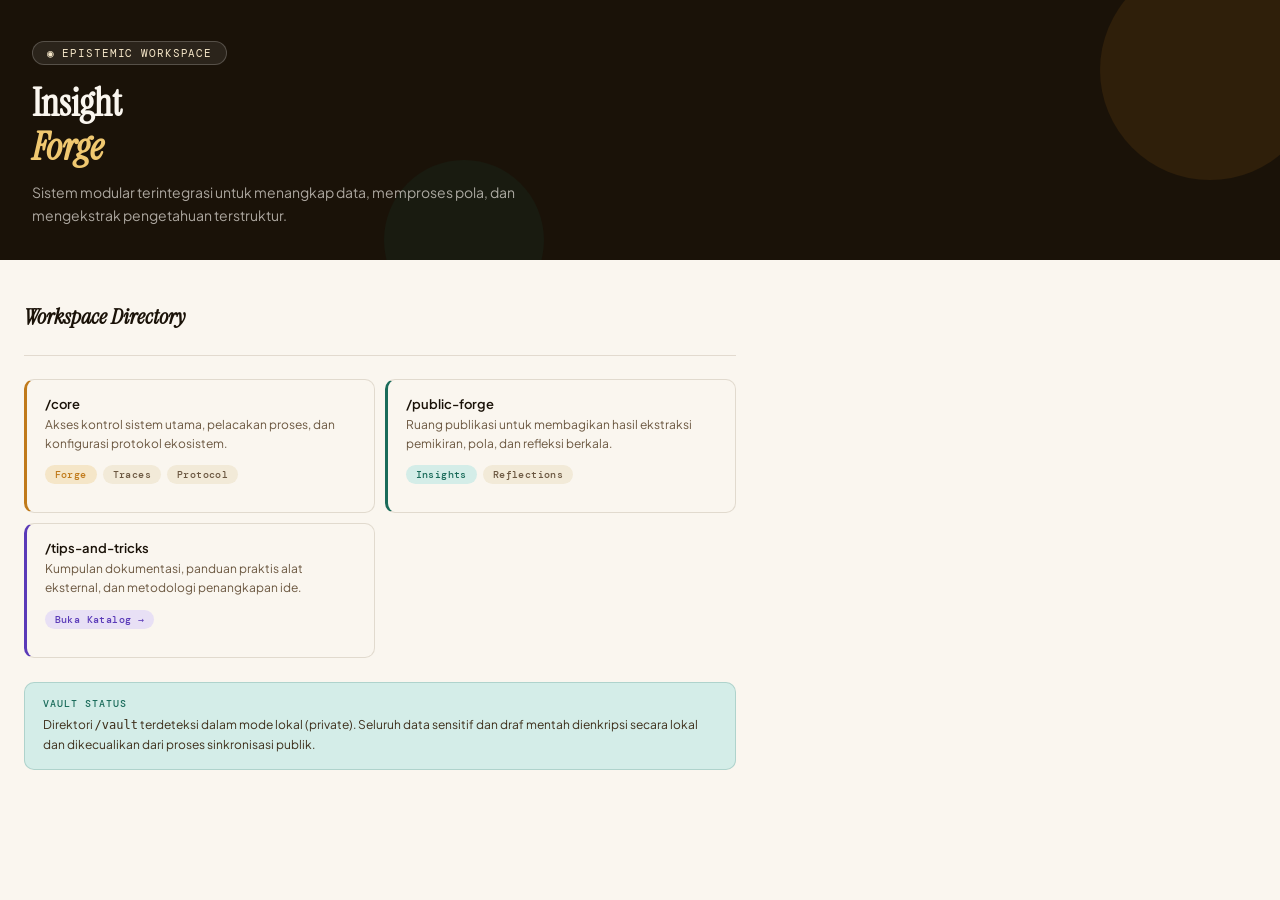
==== index.html @ 31c28da8 "Feat: Menambahkan dashboard utama index.html pada root folder" ====
<!DOCTYPE html>
<html lang="id">
<head>
  <meta charset="UTF-8">
  <meta name="viewport" content="width=device-width, initial-scale=1.0">
  <title>Insight Forge - Dashboard</title>
  
  <link href="https://fonts.googleapis.com/css2?family=Instrument+Serif:ital@0;1&family=DM+Mono:wght@400;500&family=Plus+Jakarta+Sans:wght@400;500;600&display=swap" rel="stylesheet">
  
  <link rel="stylesheet" href="assets/style.css">
</head>
<body>

  <div class="hero">
    <div class="hero-badge">◉ Epistemic Workspace</div>
    <h1>Insight<br><em>Forge</em></h1>
    <p class="hero-desc">Sistem modular terintegrasi untuk menangkap data, memproses pola, dan mengekstrak pengetahuan terstruktur.</p>
  </div>

  <div class="content-area">
    <h2 class="section-title">Workspace Directory</h2>
    <div class="divider"></div>

    <div class="feature-grid">
      
      <div class="feature-card amber">
        <h3>/core</h3>
        <p>Akses kontrol sistem utama, pelacakan proses, dan konfigurasi protokol ekosistem.</p>
        <div class="tag-row" style="margin-top: 12px;">
          <a href="core/forge.html" class="tag amber" style="text-decoration: none;">Forge</a>
          <a href="core/traces.html" class="tag gray" style="text-decoration: none;">Traces</a>
          <a href="core/protocol.html" class="tag gray" style="text-decoration: none;">Protocol</a>
        </div>
      </div>

      <div class="feature-card teal">
        <h3>/public-forge</h3>
        <p>Ruang publikasi untuk membagikan hasil ekstraksi pemikiran, pola, dan refleksi berkala.</p>
        <div class="tag-row" style="margin-top: 12px;">
          <a href="public-forge/insights.html" class="tag teal" style="text-decoration: none;">Insights</a>
          <a href="public-forge/reflections.html" class="tag gray" style="text-decoration: none;">Reflections</a>
        </div>
      </div>

      <div class="feature-card purple">
        <h3>/tips-and-tricks</h3>
        <p>Kumpulan dokumentasi, panduan praktis alat eksternal, dan metodologi penangkapan ide.</p>
        <div class="tag-row" style="margin-top: 12px;">
          <a href="tips-and-tricks/index.html" class="tag purple" style="text-decoration: none;">Buka Katalog →</a>
        </div>
      </div>

    </div>

    <div class="info-box" style="margin-top: 1.5rem;">
      <div class="info-label">Vault Status</div>
      <p>Direktori <code>/vault</code> terdeteksi dalam mode lokal (private). Seluruh data sensitif dan draf mentah dienkripsi secara lokal dan dikecualikan dari proses sinkronisasi publik.</p>
    </div>

  </div>

  <script src="assets/forge.js"></script>
</body>
</html>
---- assets/style.css ----
@import url('https://fonts.googleapis.com/css2?family=Instrument+Serif:ital@0;1&family=DM+Mono:wght@400;500&family=Plus+Jakarta+Sans:wght@400;500;600&display=swap');

* { box-sizing: border-box; margin: 0; padding: 0; }

:root {
  --ink: #1a1208;
  --ink2: #3d2e1a;
  --ink3: #6b5740;
  --cream: #faf6ef;
  --cream2: #f2ead8;
  --cream3: #e8ddc8;
  --amber: #c07a1a;
  --amber-light: #f5e6c8;
  --teal: #1a6b5a;
  --teal-light: #d4ede8;
  --coral: #b84a2a;
  --coral-light: #f5ddd8;
  --purple: #5a3ab8;
  --purple-light: #e8e0f5;
  --green: #2d6b1a;
  --green-light: #ddf0d4;
  --border: rgba(90,60,20,0.15);
  --border2: rgba(90,60,20,0.28);
}

body {
  background: var(--cream);
  font-family: 'Plus Jakarta Sans', sans-serif;
  color: var(--ink);
  padding: 0;
  min-height: 100vh;
}

.hero {
  background: var(--ink);
  color: var(--cream);
  padding: 2.5rem 2rem 2rem;
  position: relative;
  overflow: hidden;
}

.hero::before {
  content: '';
  position: absolute;
  top: -40px; right: -40px;
  width: 220px; height: 220px;
  border-radius: 50%;
  background: var(--amber);
  opacity: 0.12;
}

.hero::after {
  content: '';
  position: absolute;
  bottom: -60px; left: 30%;
  width: 160px; height: 160px;
  border-radius: 50%;
  background: var(--teal);
  opacity: 0.10;
}

.hero-badge {
  display: inline-flex;
  align-items: center;
  gap: 6px;
  background: rgba(255,255,255,0.08);
  border: 0.5px solid rgba(255,255,255,0.2);
  border-radius: 100px;
  padding: 4px 14px;
  font-size: 11px;
  font-family: 'DM Mono', monospace;
  letter-spacing: 0.08em;
  color: var(--amber-light);
  margin-bottom: 1rem;
  text-transform: uppercase;
}

.hero h1 {
  font-family: 'Instrument Serif', serif;
  font-size: 2.4rem;
  line-height: 1.15;
  color: var(--cream);
  margin-bottom: 0.75rem;
  position: relative;
  z-index: 1;
}

.hero h1 em {
  font-style: italic;
  color: #f0c870;
}

.hero-desc {
  font-size: 14px;
  color: rgba(250,246,239,0.65);
  line-height: 1.65;
  max-width: 520px;
  position: relative;
  z-index: 1;
}

.nav-tabs {
  display: flex;
  gap: 0;
  background: var(--cream2);
  border-bottom: 1px solid var(--border);
  padding: 0 1.5rem;
  overflow-x: auto;
  scrollbar-width: none;
}

.nav-tabs::-webkit-scrollbar { display: none; }

.tab-btn {
  font-family: 'Plus Jakarta Sans', sans-serif;
  font-size: 12.5px;
  font-weight: 500;
  color: var(--ink3);
  background: none;
  border: none;
  border-bottom: 2.5px solid transparent;
  padding: 0.85rem 1.1rem;
  cursor: pointer;
  white-space: nowrap;
  transition: all 0.18s;
  letter-spacing: 0.01em;
}

.tab-btn:hover { color: var(--ink); }

.tab-btn.active {
  color: var(--ink);
  border-bottom-color: var(--amber);
  font-weight: 600;
}

.tab-dot {
  display: inline-block;
  width: 6px; height: 6px;
  border-radius: 50%;
  margin-right: 6px;
  vertical-align: middle;
  position: relative;
  top: -1px;
}

.content-area {
  padding: 1.5rem 1.5rem 3rem;
  max-width: 760px;
}

.tab-panel { display: none; }
.tab-panel.active { display: block; }

.section-label {
  font-family: 'DM Mono', monospace;
  font-size: 10px;
  text-transform: uppercase;
  letter-spacing: 0.12em;
  color: var(--ink3);
  margin-bottom: 1rem;
  display: flex;
  align-items: center;
  gap: 8px;
}

.section-label::after {
  content: '';
  flex: 1;
  height: 0.5px;
  background: var(--border);
}

.intro-text {
  font-family: 'Instrument Serif', serif;
  font-size: 1.2rem;
  line-height: 1.6;
  color: var(--ink2);
  margin-bottom: 1.5rem;
  font-style: italic;
}

.feature-grid {
  display: grid;
  grid-template-columns: 1fr 1fr;
  gap: 10px;
  margin-bottom: 1.5rem;
}

.feature-card {
  background: var(--cream);
  border: 0.5px solid var(--border);
  border-radius: 10px;
  padding: 1rem 1.1rem;
  border-left: 3px solid;
}

.feature-card.amber { border-left-color: var(--amber); }
.feature-card.teal { border-left-color: var(--teal); }
.feature-card.coral { border-left-color: var(--coral); }
.feature-card.purple { border-left-color: var(--purple); }
.feature-card.green { border-left-color: var(--green); }

.feature-card h3 {
  font-size: 13px;
  font-weight: 600;
  color: var(--ink);
  margin-bottom: 4px;
}

.feature-card p {
  font-size: 12px;
  color: var(--ink3);
  line-height: 1.55;
}

.step-list { list-style: none; margin-bottom: 1.5rem; }

.step-item {
  display: flex;
  gap: 12px;
  padding: 0.9rem 0;
  border-bottom: 0.5px solid var(--border);
}

.step-item:last-child { border-bottom: none; }

.step-num {
  font-family: 'DM Mono', monospace;
  font-size: 11px;
  font-weight: 500;
  color: var(--cream);
  background: var(--ink);
  width: 22px; height: 22px;
  border-radius: 50%;
  display: flex;
  align-items: center;
  justify-content: center;
  flex-shrink: 0;
  margin-top: 1px;
}

.step-content h4 {
  font-size: 13.5px;
  font-weight: 600;
  color: var(--ink);
  margin-bottom: 3px;
}

.step-content p {
  font-size: 12px;
  color: var(--ink3);
  line-height: 1.55;
}

.prompt-block {
  background: var(--ink);
  border-radius: 10px;
  padding: 1.1rem 1.25rem;
  margin: 0.75rem 0 1.25rem;
  position: relative;
  overflow: hidden;
}

.prompt-block::before {
  content: 'PROMPT SIAP PAKAI';
  font-family: 'DM Mono', monospace;
  font-size: 9px;
  letter-spacing: 0.12em;
  color: rgba(240,200,112,0.7);
  display: block;
  margin-bottom: 8px;
}

.prompt-block p {
  font-family: 'DM Mono', monospace;
  font-size: 11.5px;
  color: #e8dfc8;
  line-height: 1.7;
  white-space: pre-wrap;
}

.prompt-block .highlight { color: #f0c870; }
.prompt-block .placeholder { color: #88c8a0; font-style: italic; }

.copy-btn {
  position: absolute;
  top: 10px; right: 10px;
  font-family: 'DM Mono', monospace;
  font-size: 10px;
  color: rgba(240,200,112,0.7);
  background: rgba(255,255,255,0.07);
  border: 0.5px solid rgba(255,255,255,0.15);
  border-radius: 5px;
  padding: 3px 8px;
  cursor: pointer;
  transition: all 0.15s;
}

.copy-btn:hover {
  background: rgba(255,255,255,0.14);
  color: #f0c870;
}

.tip-box {
  background: var(--amber-light);
  border: 0.5px solid rgba(192,122,26,0.25);
  border-radius: 10px;
  padding: 0.9rem 1.1rem;
  margin: 0.75rem 0;
}

.tip-box .tip-label {
  font-family: 'DM Mono', monospace;
  font-size: 10px;
  font-weight: 500;
  text-transform: uppercase;
  letter-spacing: 0.1em;
  color: var(--amber);
  margin-bottom: 5px;
}

.tip-box p {
  font-size: 12px;
  color: var(--ink2);
  line-height: 1.6;
}

.warn-box {
  background: var(--coral-light);
  border: 0.5px solid rgba(184,74,42,0.2);
  border-radius: 10px;
  padding: 0.9rem 1.1rem;
  margin: 0.75rem 0;
}

.warn-box .warn-label {
  font-family: 'DM Mono', monospace;
  font-size: 10px;
  font-weight: 500;
  text-transform: uppercase;
  letter-spacing: 0.1em;
  color: var(--coral);
  margin-bottom: 5px;
}

.warn-box p {
  font-size: 12px;
  color: var(--ink2);
  line-height: 1.6;
}

.info-box {
  background: var(--teal-light);
  border: 0.5px solid rgba(26,107,90,0.2);
  border-radius: 10px;
  padding: 0.9rem 1.1rem;
  margin: 0.75rem 0;
}

.info-box .info-label {
  font-family: 'DM Mono', monospace;
  font-size: 10px;
  font-weight: 500;
  text-transform: uppercase;
  letter-spacing: 0.1em;
  color: var(--teal);
  margin-bottom: 5px;
}

.info-box p {
  font-size: 12px;
  color: var(--ink2);
  line-height: 1.6;
}

.use-case-stack { display: flex; flex-direction: column; gap: 10px; margin-bottom: 1.5rem; }

.use-case-card {
  background: var(--cream);
  border: 0.5px solid var(--border);
  border-radius: 10px;
  overflow: hidden;
}

.use-case-header {
  display: flex;
  align-items: center;
  gap: 10px;
  padding: 0.85rem 1.1rem;
  cursor: pointer;
  user-select: none;
  transition: background 0.15s;
}

.use-case-header:hover { background: var(--cream2); }

.use-case-icon {
  width: 32px; height: 32px;
  border-radius: 8px;
  display: flex;
  align-items: center;
  justify-content: center;
  font-size: 15px;
  flex-shrink: 0;
}

.use-case-title {
  font-size: 13px;
  font-weight: 600;
  color: var(--ink);
  flex: 1;
}

.use-case-arrow {
  font-size: 14px;
  color: var(--ink3);
  transition: transform 0.2s;
}

.use-case-body {
  display: none;
  padding: 0 1.1rem 1rem;
  border-top: 0.5px solid var(--border);
}

.use-case-body.open { display: block; }
.use-case-header.open .use-case-arrow { transform: rotate(90deg); }

.use-case-body p {
  font-size: 12px;
  color: var(--ink3);
  line-height: 1.6;
  margin: 0.8rem 0 0;
}

.workflow-row {
  display: flex;
  align-items: flex-start;
  gap: 0;
  margin: 1.2rem 0;
  overflow-x: auto;
  padding-bottom: 4px;
}

.workflow-step {
  display: flex;
  flex-direction: column;
  align-items: center;
  min-width: 100px;
  flex: 1;
}

.workflow-circle {
  width: 44px; height: 44px;
  border-radius: 50%;
  display: flex;
  align-items: center;
  justify-content: center;
  font-size: 18px;
  margin-bottom: 8px;
  font-family: 'DM Mono', monospace;
  font-size: 11px;
  font-weight: 500;
}

.workflow-label {
  font-size: 11px;
  font-weight: 500;
  color: var(--ink2);
  text-align: center;
  line-height: 1.4;
}

.workflow-arrow {
  font-size: 18px;
  color: var(--border2);
  padding: 0 4px;
  padding-top: 12px;
  flex-shrink: 0;
}

.tag-row { display: flex; flex-wrap: wrap; gap: 6px; margin: 0.75rem 0; }

.tag {
  font-family: 'DM Mono', monospace;
  font-size: 10px;
  padding: 3px 10px;
  border-radius: 100px;
  font-weight: 500;
  letter-spacing: 0.04em;
}

.tag.amber { background: var(--amber-light); color: var(--amber); }
.tag.teal { background: var(--teal-light); color: var(--teal); }
.tag.coral { background: var(--coral-light); color: var(--coral); }
.tag.purple { background: var(--purple-light); color: var(--purple); }
.tag.green { background: var(--green-light); color: var(--green); }
.tag.gray { background: var(--cream2); color: var(--ink3); }

.divider {
  height: 0.5px;
  background: var(--border);
  margin: 1.5rem 0;
}

.audio-visual {
  background: var(--ink);
  border-radius: 12px;
  padding: 1.5rem;
  margin: 1rem 0;
  display: flex;
  gap: 1.2rem;
  align-items: center;
}

.audio-waveform {
  display: flex;
  align-items: center;
  gap: 3px;
  height: 40px;
}

.audio-bar {
  width: 4px;
  background: var(--amber-light);
  border-radius: 2px;
  opacity: 0.6;
  animation: wave 1.2s ease-in-out infinite;
}

@keyframes wave {
  0%, 100% { transform: scaleY(0.4); opacity: 0.4; }
  50% { transform: scaleY(1); opacity: 0.9; }
}

.audio-info { flex: 1; }

.audio-info h4 {
  font-family: 'Instrument Serif', serif;
  font-size: 1rem;
  color: var(--cream);
  margin-bottom: 4px;
  font-style: italic;
}

.audio-info p {
  font-size: 11px;
  color: rgba(250,246,239,0.5);
  font-family: 'DM Mono', monospace;
}

.big-number {
  font-family: 'Instrument Serif', serif;
  font-size: 2rem;
  color: var(--ink);
  font-style: italic;
}

.stat-row {
  display: grid;
  grid-template-columns: repeat(3, 1fr);
  gap: 10px;
  margin: 1.2rem 0;
}

.stat-card {
  background: var(--cream2);
  border-radius: 10px;
  padding: 1rem;
  text-align: center;
}

.stat-card .stat-num {
  font-family: 'Instrument Serif', serif;
  font-size: 1.6rem;
  color: var(--ink);
  font-style: italic;
  display: block;
  margin-bottom: 3px;
}

.stat-card .stat-label {
  font-size: 10.5px;
  color: var(--ink3);
  font-family: 'DM Mono', monospace;
}

h2.section-title {
  font-family: 'Instrument Serif', serif;
  font-size: 1.35rem;
  color: var(--ink);
  font-style: italic;
  margin: 1.2rem 0 0.8rem;
}

.prompt-set { margin-bottom: 1.5rem; }
.prompt-set h3 {
  font-size: 13px;
  font-weight: 600;
  color: var(--ink2);
  margin-bottom: 6px;
}
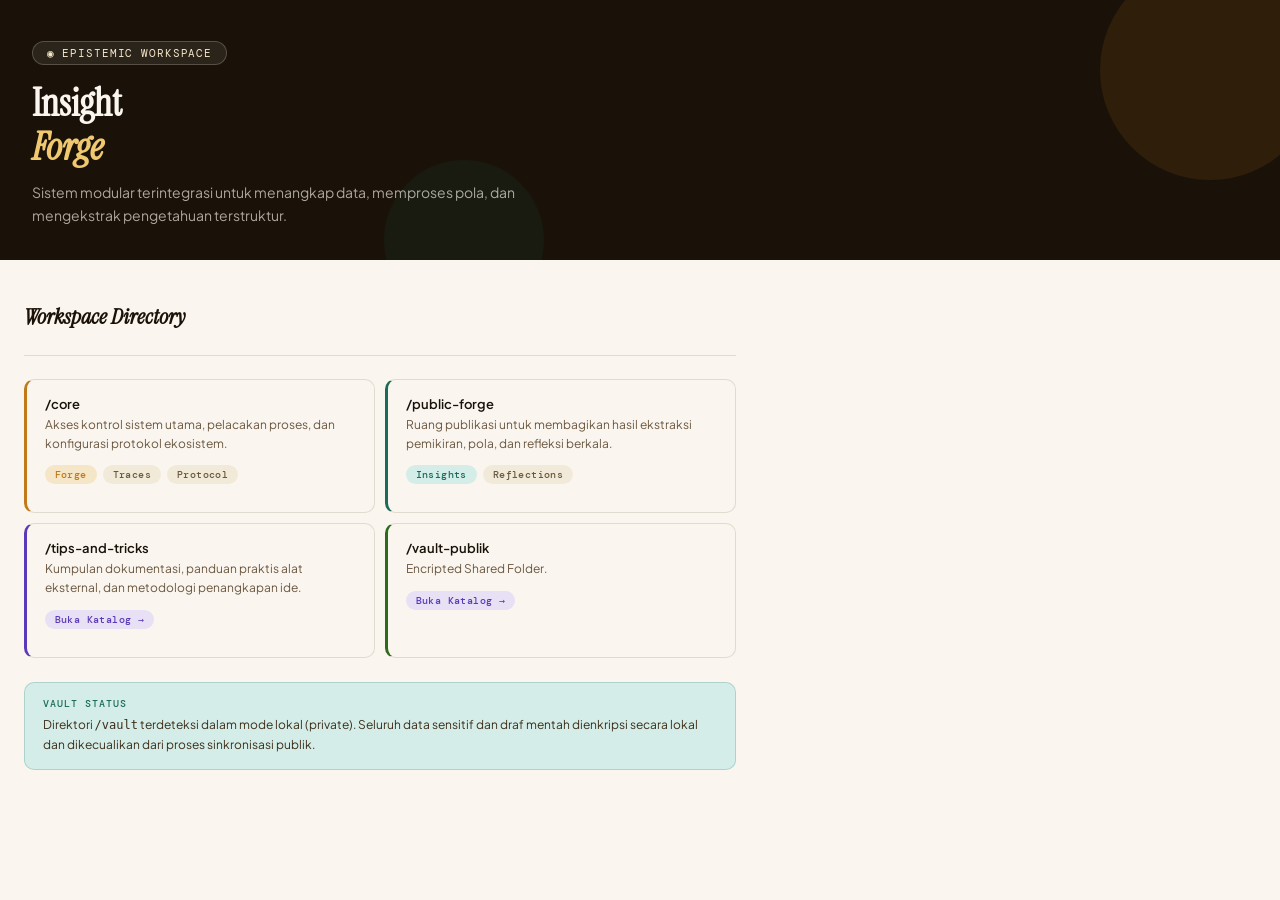
==== commit f4dfa597: "Fix: Setup routing, Cloudflare auth, dan mengamankan direktori vault" ====
--- a/index.html
+++ b/index.html
@@ -50,6 +50,13 @@
         </div>
       </div>
 
+      <div class="feature-card green">
+        <h3>/vault-publik</h3>
+        <p>Encripted Shared Folder.</p>
+        <div class="tag-row" style="margin-top: 12px;">
+          <a href="tips-and-tricks/index.html" class="tag purple" style="text-decoration: none;">Buka Katalog →</a>
+        </div>
+      </div>
     </div>
 
     <div class="info-box" style="margin-top: 1.5rem;">
